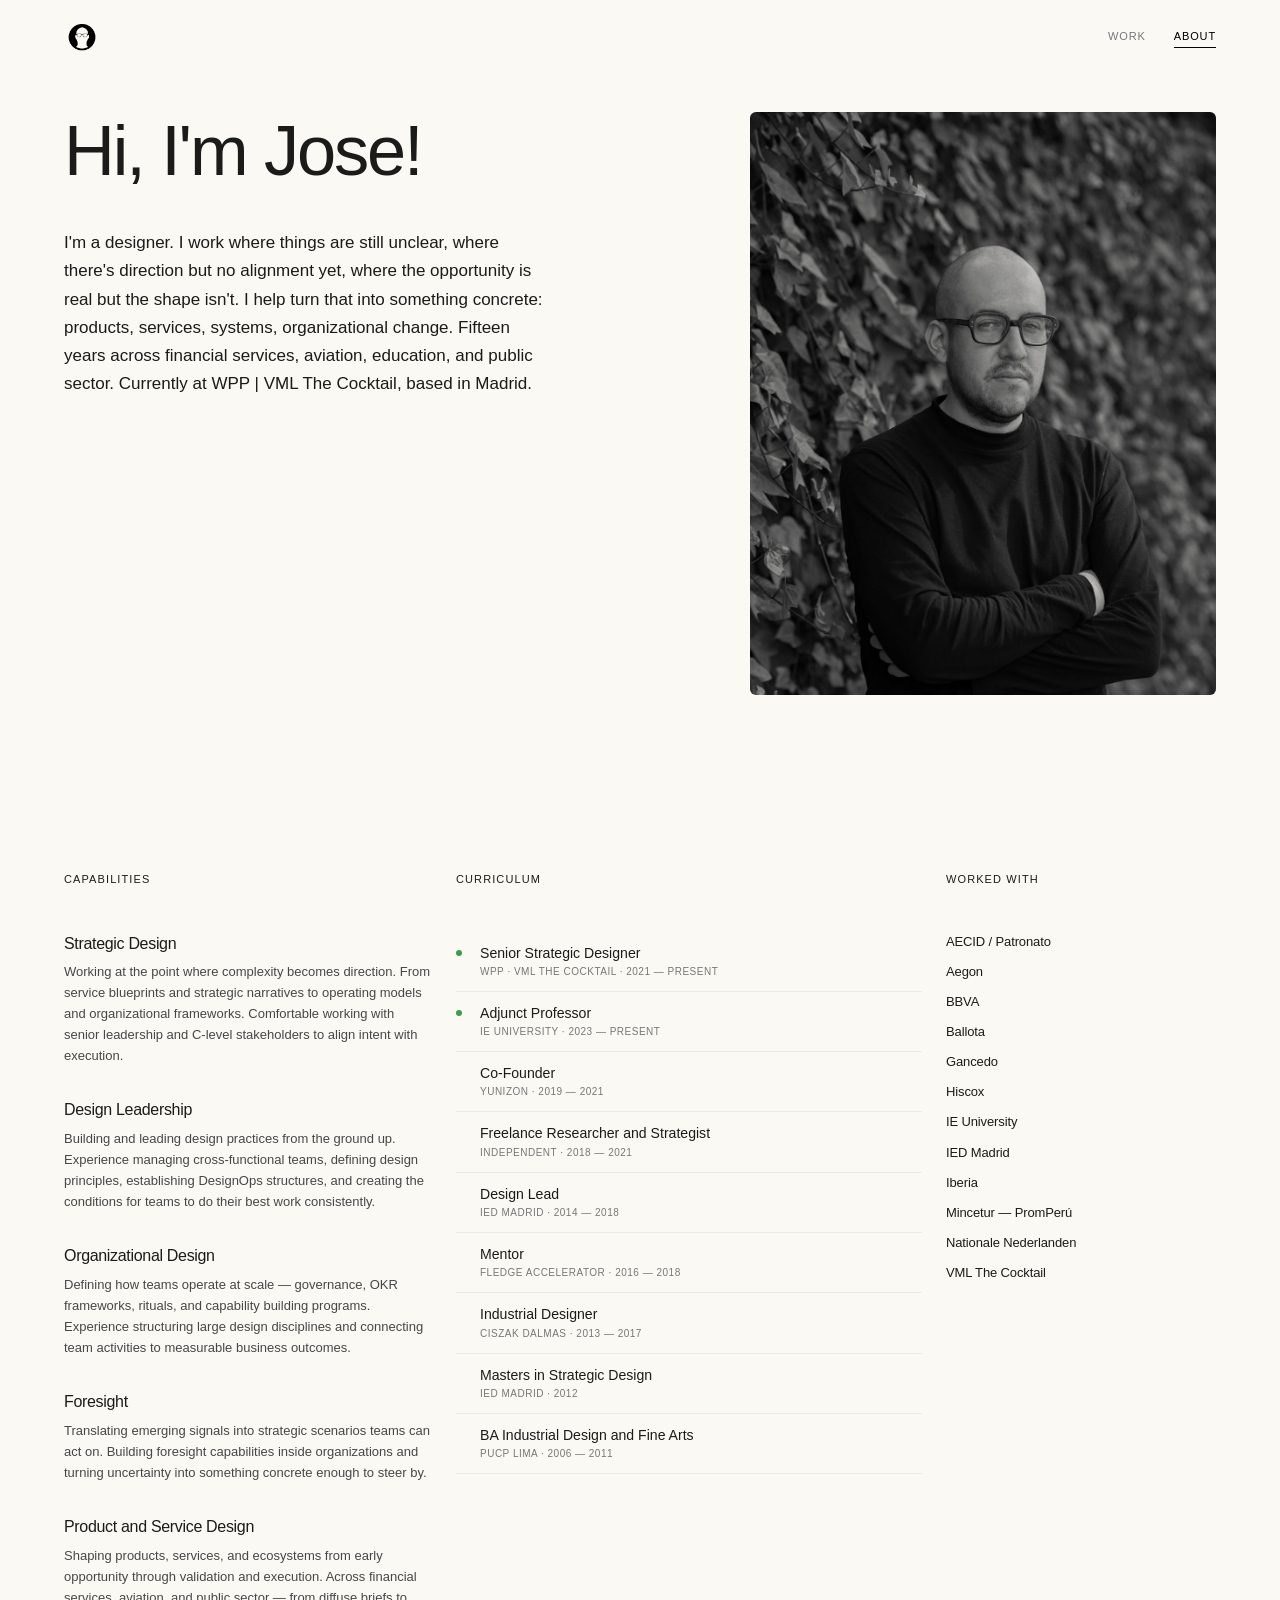
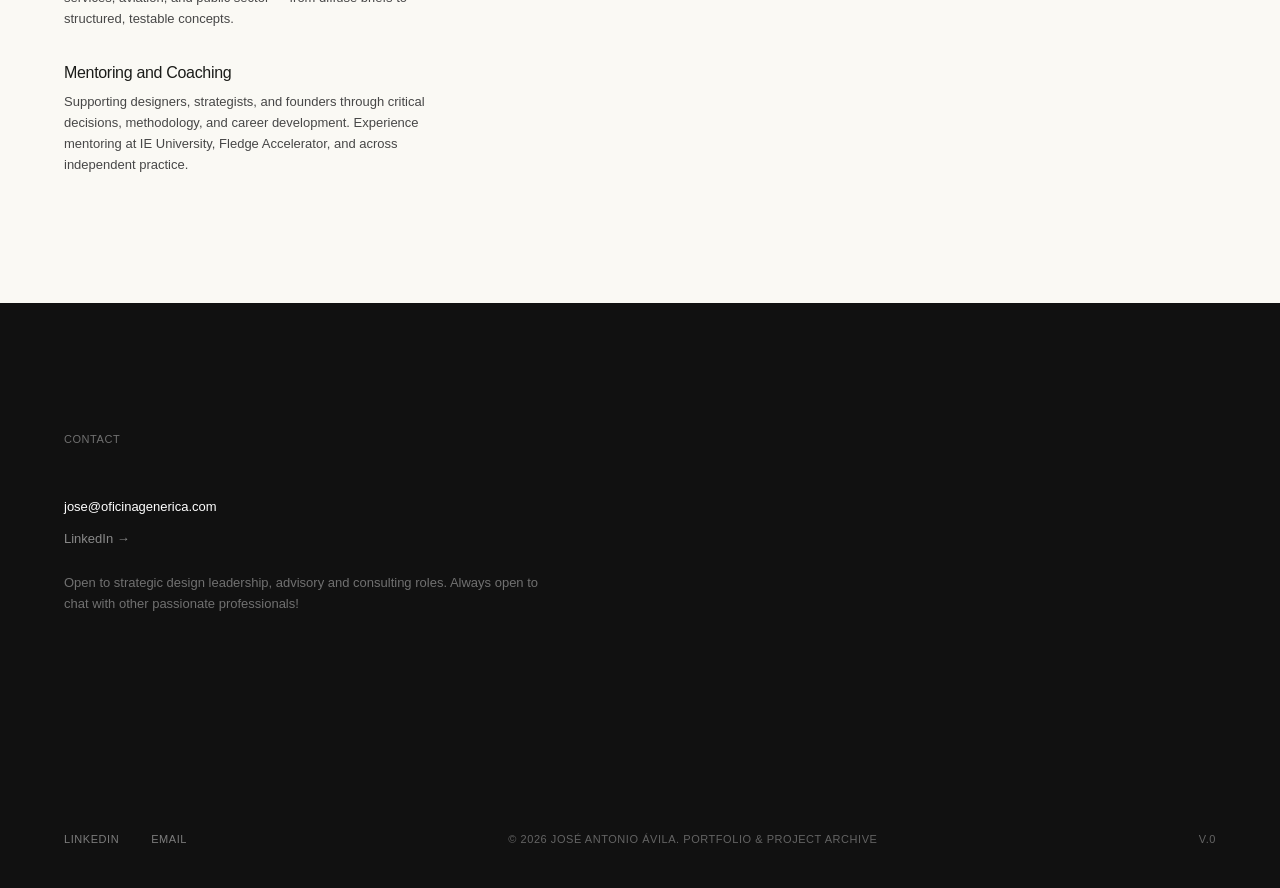
==== about.html @ dc0271fe "Add files via upload" ====
<!DOCTYPE html>
<html lang="en">
<head>
  <meta charset="UTF-8">
  <meta name="viewport" content="width=device-width, initial-scale=1.0">
  <title>About — José Antonio Ávila</title>
  <link rel="stylesheet" href="style.css">
  <link href="https://calendar.google.com/calendar/scheduling-button-script.css" rel="stylesheet">
</head>
<body>

  <!-- NAV -->
  <nav id="nav">
    <div class="nav-inner">
      <a href="index.html" class="nav-logo-pill">
        <img src="logo.png" alt="José Antonio Ávila" class="nav-logo-img">
      </a>
      <div class="nav-links">
        <a href="work.html" class="nav-pill" data-page="work">Work</a>
        
        <a href="about.html" class="nav-pill active" data-page="about">About</a>
      </div>
    </div>
  </nav>

  <!-- HERO -->
  <section class="about-hero">
    <div class="about-hero-inner">

      <div class="about-hero-left">
        <h1>Hi, I'm Jose!</h1>
        <p class="about-bio-text">I'm a designer. I work where things are still unclear, where there's direction but no alignment yet, where the opportunity is real but the shape isn't. I help turn that into something concrete: products, services, systems, organizational change. Fifteen years across financial services, aviation, education, and public sector. Currently at WPP | VML The Cocktail, based in Madrid.</p>
      </div>

      <div class="about-hero-right">
        <div class="about-portrait">
          <img src="Jose Antonio Avila Photo.jpeg" alt="José Antonio Ávila" class="about-portrait-img">
        </div>
      </div>

    </div>
  </section>

  <!-- CAPABILITIES + CHRONOLOGY -->
  <section class="about-caps-section">
    <div class="about-caps-inner">

      <!-- Left: Capabilities -->
      <div class="about-caps-left">
        <p class="about-section-label">Capabilities</p>

        <div class="cap-entry">
          <h4>Strategic Design</h4>
          <p>Working at the point where complexity becomes direction. From service blueprints and strategic narratives to operating models and organizational frameworks. Comfortable working with senior leadership and C-level stakeholders to align intent with execution.</p>
        </div>

        <div class="cap-entry">
          <h4>Design Leadership</h4>
          <p>Building and leading design practices from the ground up. Experience managing cross-functional teams, defining design principles, establishing DesignOps structures, and creating the conditions for teams to do their best work consistently.</p>
        </div>

        <div class="cap-entry">
          <h4>Organizational Design</h4>
          <p>Defining how teams operate at scale — governance, OKR frameworks, rituals, and capability building programs. Experience structuring large design disciplines and connecting team activities to measurable business outcomes.</p>
        </div>

        <div class="cap-entry">
          <h4>Foresight</h4>
          <p>Translating emerging signals into strategic scenarios teams can act on. Building foresight capabilities inside organizations and turning uncertainty into something concrete enough to steer by.</p>
        </div>

        <div class="cap-entry">
          <h4>Product and Service Design</h4>
          <p>Shaping products, services, and ecosystems from early opportunity through validation and execution. Across financial services, aviation, and public sector — from diffuse briefs to structured, testable concepts.</p>
        </div>

        <div class="cap-entry">
          <h4>Mentoring and Coaching</h4>
          <p>Supporting designers, strategists, and founders through critical decisions, methodology, and career development. Experience mentoring at IE University, Fledge Accelerator, and across independent practice.</p>
        </div>
      </div>

      <!-- Right: Curriculum -->
      <div class="about-caps-right">
        <p class="about-section-label">Curriculum</p>

        <div class="work-l2-item is-active">
          <span class="work-l2-dot"></span>
          <span class="work-l2-main">
            <span class="work-l2-title">Senior Strategic Designer</span>
            <span class="work-l2-sub">WPP · VML The Cocktail · 2021 — Present</span>
          </span>
        </div>

        <div class="work-l2-item is-active">
          <span class="work-l2-dot"></span>
          <span class="work-l2-main">
            <span class="work-l2-title">Adjunct Professor</span>
            <span class="work-l2-sub">IE University · 2023 — Present</span>
          </span>
        </div>

        <div class="work-l2-item">
          <span class="work-l2-dot"></span>
          <span class="work-l2-main">
            <span class="work-l2-title">Co-Founder</span>
            <span class="work-l2-sub">Yunizon · 2019 — 2021</span>
          </span>
        </div>

        <div class="work-l2-item">
          <span class="work-l2-dot"></span>
          <span class="work-l2-main">
            <span class="work-l2-title">Freelance Researcher and Strategist</span>
            <span class="work-l2-sub">Independent · 2018 — 2021</span>
          </span>
        </div>

        <div class="work-l2-item">
          <span class="work-l2-dot"></span>
          <span class="work-l2-main">
            <span class="work-l2-title">Design Lead</span>
            <span class="work-l2-sub">IED Madrid · 2014 — 2018</span>
          </span>
        </div>

        <div class="work-l2-item">
          <span class="work-l2-dot"></span>
          <span class="work-l2-main">
            <span class="work-l2-title">Mentor</span>
            <span class="work-l2-sub">Fledge Accelerator · 2016 — 2018</span>
          </span>
        </div>

        <div class="work-l2-item">
          <span class="work-l2-dot"></span>
          <span class="work-l2-main">
            <span class="work-l2-title">Industrial Designer</span>
            <span class="work-l2-sub">Ciszak Dalmas · 2013 — 2017</span>
          </span>
        </div>

        <div class="work-l2-item">
          <span class="work-l2-dot"></span>
          <span class="work-l2-main">
            <span class="work-l2-title">Masters in Strategic Design</span>
            <span class="work-l2-sub">IED Madrid · 2012</span>
          </span>
        </div>

        <div class="work-l2-item">
          <span class="work-l2-dot"></span>
          <span class="work-l2-main">
            <span class="work-l2-title">BA Industrial Design and Fine Arts</span>
            <span class="work-l2-sub">PUCP Lima · 2006 — 2011</span>
          </span>
        </div>
      </div>

      <!-- Companies: Worked With -->
      <div class="about-caps-companies" id="about-worked-with"></div>

    </div>
  </section>

  <!-- CONTACT -->
  <section class="contact-section">
    <div class="contact-inner">
      <p class="contact-label">Contact</p>
      <div class="contact-details">
        <a href="mailto:jose@oficinagenerica.com" class="contact-email">jose@oficinagenerica.com</a>
        <a href="https://linkedin.com/in/joseantonioavila" target="_blank" rel="noopener" class="contact-detail-line">LinkedIn →</a>
      </div>
      <p class="contact-note">Open to strategic design leadership, advisory and consulting roles. Always open to chat with other passionate professionals!</p>
      <script src="https://calendar.google.com/calendar/scheduling-button-script.js" async></script>
      <script>
      (function() {
        var target = document.currentScript;
        window.addEventListener('load', function() {
          calendar.schedulingButton.load({
            url: 'https://calendar.google.com/calendar/appointments/schedules/AcZssZ0ia1tqQzJp_ADRHSP2TtCs-hYGkJXSYj1z-zkJWeupYROejasQ7MOS0R96mjjyoTdfIuTrzECB?gv=true',
            color: '#616161',
            label: 'Book an appointment',
            target,
          });
        });
      })();
      </script>
    </div>
  </section>

  <!-- FOOTER -->
  <footer class="site-footer">
    <div class="footer-inner">
      <div class="footer-links">
        <a href="https://linkedin.com/in/joseantonioavila" target="_blank" rel="noopener">LinkedIn</a>
        <a href="mailto:jose@oficinagenerica.com">Email</a>
      </div>
      <span class="footer-center">© 2026 José Antonio Ávila. Portfolio &amp; Project Archive</span>
      <span class="footer-right">v.0</span>
    </div>
  </footer>

  <script>
    (async function () {
      const paths = ['portfolio_project_content.json', '/portfolio_project_content.json', '../portfolio_project_content.json'];
      let data = null;
      for (const path of paths) {
        try { const r = await fetch(path); if (r.ok) { data = await r.json(); break; } } catch (_) {}
      }
      if (!data) return;

      function slugToClient(slug) {
        if (!slug) return '';
        if (slug.startsWith('bbva')) return 'BBVA';
        if (slug.startsWith('vml')) return 'VML The Cocktail';
        if (slug.startsWith('nationale')) return 'Nationale Nederlanden';
        if (slug.startsWith('patronato') || slug.startsWith('aecid')) return 'AECID / Patronato';
        if (slug.startsWith('iberia')) return 'Iberia';
        if (slug.startsWith('ie-')) return 'IE University';
        return slug.split('-').slice(0, 2).map(w => w[0].toUpperCase() + w.slice(1)).join(' ');
      }

      const skip = new Set(['Various', 'Various SMEs', 'Private']);
      const l2Clients = (data.level_2_projects || []).map(p => p.client).filter(c => !skip.has(c));
      const featuredClients = (data.featured_cases || []).map(c => slugToClient(c.source_project_slugs[0]));
      const clients = [...new Set([...l2Clients, ...featuredClients])].sort();

      const el = document.getElementById('about-worked-with');
      if (!el) return;
      el.innerHTML = `
        <p class="about-section-label">Worked With</p>
        <div class="about-worked-with-list">
          ${clients.map(c => `<span class="about-worked-with-item">${c}</span>`).join('')}
        </div>
      `;
    }());
  </script>
</body>
</html>
---- style.css ----
/* ─── Design Tokens ─────────────────────────────────────────────────── */
:root {
  --surface:           #faf9f4;
  --surface-low:       #f5f4ef;
  --surface-container: #efeee9;
  --surface-high:      #e9e8e3;
  --surface-highest:   #e3e3de;
  --surface-lowest:    #ffffff;
  --text:              #1b1c19;
  --text-primary:      #000000;
  --muted:             #777777;
  --outline:           #777777;
  --outline-variant:   rgba(198,198,198,0.3);
  --on-primary:        #e6e2df;
  --tertiary:          #26412a;
  --tertiary-ct:       #caebca;
  --font:              'Helvetica Neue', Helvetica, Arial, sans-serif;
  --nav-h:             64px;
  --pad:               clamp(24px, 5vw, 80px);
  --max-w:             1280px;
}

/* ─── Dark mode overrides ────────────────────────────────────────────── */
[data-dark="true"] {
  --surface:           #0e0e0c;
  --surface-low:       #131310;
  --surface-container: #1b1b18;
  --surface-high:      #232320;
  --surface-highest:   #2b2b28;
  --surface-lowest:    #080807;
  --text:              #d4d1cc;
  --text-primary:      #e8e5e0;
  --muted:             #88887f;
  --outline:           #3c3c39;
  --outline-variant:   rgba(255,255,255,0.07);
  --on-primary:        #1a1a17;
}

/* ─── Type family ────────────────────────────────────────────────────── */
:root {
  --font-display: 'Helvetica Neue', Helvetica, Arial, sans-serif;
  --font-mono:    'Courier New', Courier, monospace;
}

h1, h2, h3 {
  font-family: var(--font-display);
}

/* ─── Reset ─────────────────────────────────────────────────────────── */
*, *::before, *::after {
  box-sizing: border-box;
  margin: 0;
  padding: 0;
}

html { scroll-behavior: smooth; }

body {
  background: var(--surface);
  color: var(--text);
  font-family: var(--font);
  font-size: 15px;
  line-height: 1.55;
  -webkit-font-smoothing: antialiased;
  -moz-osx-font-smoothing: grayscale;
  overflow-x: hidden;
}

a { color: inherit; text-decoration: none; }

/* ─── Navigation (floating) ──────────────────────────────────────────── */
#nav {
  position: fixed;
  top: 20px;
  left: 0;
  right: 0;
  z-index: 100;
}

.nav-inner {
  max-width: 90vw;
  margin: 0 auto;
  display: flex;
  align-items: center;
  justify-content: space-between;
}

/* Logo — bare image, matches pill height */
.nav-logo-pill {
  flex-shrink: 0;
  text-decoration: none;
}

.nav-logo-img {
  display: block;
  height: 36px;
  width: 36px;
  object-fit: cover;
  mix-blend-mode: multiply;
}

/* Nav links */
.nav-links {
  display: flex;
  gap: 28px;
}

.nav-pill {
  font-size: 11px;
  font-weight: 500;
  letter-spacing: 0.08em;
  text-transform: uppercase;
  color: var(--muted);
  text-decoration: none;
  padding-bottom: 2px;
  border-bottom: 1px solid transparent;
  transition: color 0.2s ease, border-color 0.2s ease;
  white-space: nowrap;
}

.nav-pill:hover {
  color: var(--text-primary);
  border-bottom-color: var(--text-primary);
}

.nav-pill.active {
  color: var(--text-primary);
  font-weight: 500;
  border-bottom-color: var(--text-primary);
}

/* ─── Hero ───────────────────────────────────────────────────────────── */
.hero {
  height: calc(100svh - 48px);
  min-height: 520px;
  display: flex;
  align-items: flex-end;
  padding-bottom: 72px;
  box-sizing: border-box;
  overflow: visible;
}

.hero-inner {
  max-width: 90vw;
  margin: 0 auto;
  display: grid;
  grid-template-columns: repeat(12, 1fr);
  gap: 24px;
  align-items: end;
  width: 100%;
}

.hero-left {
  grid-column: span 9;
}

.hero-right {
  grid-column: span 3;
  display: flex;
  flex-direction: column;
  justify-content: flex-end;
  gap: 12px;
}

.hero-left h1 {
  font-size: clamp(2.2rem, 3.8vw, 4.2rem);
  font-weight: 500;
  letter-spacing: -0.02em;
  line-height: 1.1;
  color: var(--text-primary);
}

.hero-left h1 .hero-sentence-2 {
  display: block;
  margin-top: 0.55em;
}

.hero-label {
  font-size: 11px;
  font-weight: 500;
  letter-spacing: 0.1em;
  text-transform: uppercase;
  color: var(--muted);
}

.hero-desc {
  font-size: 15px;
  line-height: 1.6;
  color: var(--text);
}

/* ─── Section structure ──────────────────────────────────────────────── */
.section-pad {
  padding-left: var(--pad);
  padding-right: var(--pad);
}

/* ─── Selected Work section ──────────────────────────────────────────── */
.work-section {
  padding: 0 0 28px;
}

.work-inner {
  max-width: 90vw;
  margin: 0 auto;
}

.section-bar {
  display: flex;
  justify-content: space-between;
  align-items: flex-end;
  padding-bottom: 8px;
  margin-bottom: 28px;
}

.section-bar-label {
  font-size: 11px;
  font-weight: 500;
  letter-spacing: 0.05em;
  text-transform: uppercase;
  color: var(--text-primary);
}

/* ─── Carousel ────────────────────────────────────────────────────────── */
.carousel-wrap {
  position: relative;
}

.carousel-track {
  display: flex;
  gap: 16px;
  overflow-x: auto;
  scroll-snap-type: x mandatory;
  scroll-behavior: smooth;
  scrollbar-width: none;
  -webkit-overflow-scrolling: touch;
  padding-top: 16px;
  margin-top: -16px;
}

.carousel-track::-webkit-scrollbar { display: none; }

.proj-card {
  scroll-snap-align: start;
  flex-shrink: 0;
  width: clamp(260px, 28vw, 340px);
  display: flex;
  flex-direction: column;
  color: inherit;
  text-decoration: none;
  cursor: pointer;
}

.card-image {
  width: 100%;
  aspect-ratio: 2/3;
  position: relative;
  overflow: hidden;
  flex-shrink: 0;
  border-radius: 6px;
}

.card-spec-tag {
  position: absolute;
  top: 12px;
  left: 12px;
  background: #000;
  color: #e6e2df;
  font-size: 10px;
  letter-spacing: 0.1em;
  padding: 3px 8px;
  text-transform: uppercase;
  font-family: var(--font-mono);
}

.card-body {
  padding: 14px 0 0;
  display: flex;
  flex-direction: column;
  gap: 4px;
}

.card-ref {
  font-size: 10px;
  font-family: var(--font-mono);
  color: var(--muted);
  letter-spacing: 0.05em;
}

.card-title {
  font-family: var(--font-display);
  font-size: clamp(15px, 1.4vw, 19px);
  font-weight: 400;
  letter-spacing: -0.02em;
  line-height: 1.15;
  color: var(--text-primary);
  margin-top: 4px;
}

.card-type-label {
  font-size: 10px;
  font-weight: 500;
  letter-spacing: 0.08em;
  text-transform: uppercase;
  color: var(--muted);
  margin-top: 6px;
}

.card-client-label {
  font-size: 10px;
  font-weight: 500;
  letter-spacing: 0.06em;
  text-transform: uppercase;
  color: var(--muted);
}

.card-challenge-text {
  font-size: 12px;
  line-height: 1.55;
  color: var(--muted);
  margin-top: 8px;
  display: -webkit-box;
  -webkit-line-clamp: 2;
  -webkit-box-orient: vertical;
  overflow: hidden;
}

/* ─── Carousel footer (nav + see-all) ────────────────────────────────── */
.carousel-footer {
  display: flex;
  flex-direction: column;
  align-items: center;
  gap: 16px;
  margin-top: 32px;
}

.carousel-nav {
  display: flex;
  gap: 24px;
}

.carousel-btn {
  background: none;
  border: none;
  cursor: pointer;
  font-size: 22px;
  color: var(--text);
  padding: 6px 12px;
  opacity: 0.45;
  transition: opacity 0.2s ease;
  line-height: 1;
}

.carousel-btn:hover { opacity: 1; }

.see-all-btn {
  font-size: 12px;
  letter-spacing: 0.07em;
  text-transform: uppercase;
  color: var(--muted);
  transition: color 0.2s ease;
}

.see-all-btn:hover { color: var(--text); }

/* ─── Archive Section ─────────────────────────────────────────────────── */
.archive-section {
  background: var(--surface-low);
  padding: 96px 0;
}

.archive-inner {
  max-width: 80vw;
  margin: 0 auto;
}

.archive-header {
  font-size: 11px;
  font-weight: 500;
  letter-spacing: 0.1em;
  text-transform: uppercase;
  color: var(--muted);
  margin-bottom: 32px;
}

.archive-filters {
  display: flex;
  gap: 4px;
  flex-wrap: wrap;
  margin-bottom: 48px;
}

.arch-filter-btn {
  background: transparent;
  border: none;
  color: var(--muted);
  font-family: var(--font);
  font-size: 11px;
  font-weight: 500;
  letter-spacing: 0.05em;
  text-transform: uppercase;
  padding: 5px 14px;
  border-radius: 0;
  cursor: pointer;
  transition: all 0.15s;
}

.arch-filter-btn:hover {
  color: var(--text-primary);
}

.arch-filter-btn.active {
  color: var(--text-primary);
  font-weight: 500;
}

.archive-list { }

.arch-row {
  display: flex;
  align-items: baseline;
  gap: 0;
  padding: 20px 8px;
  cursor: pointer;
  transition: background 0.15s;
  color: inherit;
  text-decoration: none;
}

.arch-row:last-child {}
.arch-row:hover { background: var(--surface-container); }
.arch-row.hidden { display: none; }

.arch-num {
  font-size: 11px;
  font-family: var(--font-mono);
  color: var(--muted);
  min-width: 80px;
}

.arch-title {
  font-size: 15px;
  font-weight: 400;
  letter-spacing: 0;
  flex: 1;
  line-height: 1.1;
}

.arch-meta {
  font-size: 11px;
  letter-spacing: 0.05em;
  text-transform: uppercase;
  color: var(--muted);
  text-align: right;
  flex-shrink: 0;
  padding-left: 24px;
}

/* ─── Capabilities section (legacy, unused) ──────────────────────────── */
.capabilities-section { display: none; }

/* ─── Approach and Practice section ─────────────────────────────────── */
.approach-section {
  background: var(--surface);
  padding: 28px 0 96px;
}

.approach-inner {
  max-width: 90vw;
  margin: 0 auto;
}

.approach-section-label {
  font-size: 11px;
  font-weight: 500;
  letter-spacing: 0.05em;
  text-transform: uppercase;
  color: var(--text);
  margin-bottom: 28px;
}

.approach-grid {
  display: grid;
  grid-template-columns: repeat(3, 1fr);
  gap: 24px;
  align-items: start;
}

/* Column label — same size as carousel card titles */
.approach-col-label {
  font-family: var(--font-display);
  font-size: clamp(15px, 1.4vw, 19px);
  font-weight: 400;
  letter-spacing: -0.02em;
  color: var(--text-primary);
  margin-bottom: 16px;
}

/* Quote cards */
.approach-quote {
  background: #111;
  border-radius: 6px;
  padding: 18px 20px 16px;
  margin-bottom: 20px;
  min-height: 130px;
  display: flex;
  flex-direction: column;
  justify-content: space-between;
  transition: background 0.2s ease;
}

.approach-quote--1:hover { background: #1a1a1a; }
.approach-quote--2:hover { background: #1a1a1a; }
.approach-quote--3:hover { background: #1a1a1a; }

.approach-quote-text {
  font-style: italic;
  font-size: clamp(13px, 1vw, 15px);
  line-height: 1.5;
  color: rgba(255, 255, 255, 0.85);
  margin-bottom: 12px;
  font-weight: 400;
  letter-spacing: -0.01em;
}

.approach-quote-attr {
  font-size: 11px;
  font-weight: 500;
  text-transform: uppercase;
  letter-spacing: 0.08em;
  color: #888;
}

/* Intro line */
.approach-col-intro {
  font-size: 13px;
  color: var(--muted);
  line-height: 1.6;
  margin-bottom: 16px;
}

/* Items as plain text — spacing only, no lines */
.approach-items {
  display: flex;
  flex-direction: row;
  flex-wrap: wrap;
  gap: 6px;
}

.approach-items span {
  display: inline-block;
  background: var(--surface-container);
  color: var(--text);
  font-size: 11px;
  font-weight: 400;
  letter-spacing: 0;
  text-transform: none;
  padding: 5px 10px;
  border-radius: 2px;
  line-height: 1.4;
}

.approach-items--models {
  margin-top: 8px;
}

@media (max-width: 900px) {
  .approach-grid { grid-template-columns: 1fr 1fr; }
}

@media (max-width: 600px) {
  .approach-grid { grid-template-columns: 1fr; }
}

/* ─── Capabilities section (kept for structure) ──────────────────────── */
.capabilities-inner {
  max-width: 90vw;
  margin: 0 auto;
  display: grid;
  grid-template-columns: repeat(3, 1fr);
  gap: 48px;
}

.capability-item {
  padding-top: 16px;
}

.cap-label {
  font-size: 11px;
  font-weight: 500;
  letter-spacing: 0.1em;
  text-transform: uppercase;
  color: var(--muted);
  margin-bottom: 12px;
}

.capability-item h3 {
  font-size: 24px;
  font-weight: 400;
  letter-spacing: -0.02em;
  margin-bottom: 12px;
}

.capability-item p {
  font-size: 14px;
  line-height: 1.7;
  color: #474747;
}

/* ─── Footer ─────────────────────────────────────────────────────────── */
.site-footer {
  background: #111;
  padding: 40px 0;
}

.footer-inner {
  max-width: 90vw;
  width: 100%;
  margin: 0 auto;
  display: flex;
  justify-content: space-between;
  align-items: center;
}

.footer-right {
  font-size: 11px;
  font-weight: 500;
  letter-spacing: 0.05em;
  text-transform: uppercase;
  color: rgba(255,255,255,0.35);
}

.footer-center {
  font-size: 11px;
  font-weight: 500;
  letter-spacing: 0.05em;
  text-transform: uppercase;
  color: rgba(255,255,255,0.35);
}

.footer-links {
  display: flex;
  gap: 32px;
}

.footer-links a {
  font-size: 11px;
  font-weight: 500;
  letter-spacing: 0.05em;
  text-transform: uppercase;
  color: rgba(255,255,255,0.45);
  transition: color 0.2s;
}

.footer-links a:hover {
  color: rgba(255,255,255,0.9);
}

/* ─── PROJECT PAGE ───────────────────────────────────────────────────── */
.project-hero {
  width: 100%;
  min-height: 55vh;
  padding-top: calc(var(--nav-h) + 48px);
  padding-left: var(--pad);
  padding-right: var(--pad);
  padding-bottom: 56px;
  display: flex;
  flex-direction: column;
  justify-content: flex-end;
}

.project-hero-inner {
  max-width: var(--max-w);
  margin: 0 auto;
  width: 100%;
}

.spec-tag {
  display: inline-block;
  background: #000;
  color: #e6e2df;
  font-size: 10px;
  letter-spacing: 0.1em;
  text-transform: uppercase;
  padding: 4px 10px;
  border-radius: 0;
  font-family: var(--font-mono);
}

.project-hero-inner h1 {
  font-size: clamp(3rem, 7vw, 6rem);
  font-weight: 500;
  letter-spacing: -0.03em;
  line-height: 1.0;
  text-transform: uppercase;
  color: white;
  margin-top: 24px;
}

.project-hero-inner .hero-sub-desc {
  font-size: 16px;
  color: rgba(255,255,255,0.6);
  max-width: 480px;
  margin-top: 16px;
  line-height: 1.6;
}

/* Project body layout */
.project-body {
  max-width: var(--max-w);
  margin: 0 auto;
  padding: 72px var(--pad) 128px;
  display: grid;
  grid-template-columns: repeat(12, 1fr);
  gap: 24px;
}

.project-sidebar {
  grid-column: span 3;
}

.project-sidebar-inner {
  position: sticky;
  top: calc(var(--nav-h) + 24px);
  padding-top: 16px;
}

.sidebar-meta-label {
  font-size: 11px;
  font-weight: 500;
  letter-spacing: 0.05em;
  text-transform: uppercase;
  color: var(--muted);
  margin-bottom: 24px;
}

.sidebar-meta-items {
  display: flex;
  flex-direction: column;
  gap: 24px;
}

.meta-item-label {
  font-size: 11px;
  font-weight: 700;
  letter-spacing: 0.05em;
  text-transform: uppercase;
  color: var(--text-primary);
  margin-bottom: 4px;
}

.meta-item-value {
  font-size: 14px;
  color: var(--text);
  line-height: 1.5;
}

.project-back {
  display: block;
  font-size: 11px;
  font-weight: 500;
  letter-spacing: 0.05em;
  text-transform: uppercase;
  color: var(--muted);
  margin-top: 40px;
  transition: color 0.2s;
}

.project-back:hover { color: var(--text-primary); }

.project-content {
  grid-column: 5 / span 8;
}

/* Section headings inside project */
.project-section-heading {
  font-size: clamp(1.5rem, 3vw, 2.5rem);
  font-weight: 500;
  letter-spacing: -0.03em;
  text-transform: uppercase;
  padding-bottom: 16px;
  margin-bottom: 24px;
  line-height: 1.1;
}

.project-lead {
  font-size: 22px;
  font-weight: 300;
  line-height: 1.6;
  letter-spacing: -0.02em;
  margin-bottom: 64px;
}

.project-section-block {
  margin-bottom: 64px;
}

.project-section-text {
  font-size: 15px;
  line-height: 1.7;
  color: var(--text);
}

/* Process phases */
.phase-row {
  display: flex;
  align-items: flex-start;
  gap: 32px;
  padding: 24px 0;
}

.phase-row:first-child {}

.phase-num {
  font-size: 11px;
  font-weight: 700;
  letter-spacing: 0.1em;
  text-transform: uppercase;
  color: var(--muted);
  min-width: 48px;
  padding-top: 3px;
}

.phase-content h3 {
  font-size: 20px;
  font-weight: 500;
  letter-spacing: -0.02em;
  text-transform: uppercase;
  margin-bottom: 6px;
}

.phase-content p {
  font-size: 14px;
  color: var(--muted);
  line-height: 1.6;
}

/* Outputs */
.outputs-grid {
  display: flex;
  flex-wrap: wrap;
  gap: 6px;
}

.output-tag {
  background: var(--surface-high);
  padding: 5px 12px;
  font-size: 11px;
  font-weight: 500;
  letter-spacing: 0.05em;
  text-transform: uppercase;
  border-radius: 0;
  color: var(--text);
}

/* ─── ABOUT PAGE ─────────────────────────────────────────────────────── */
.about-hero {
  padding-top: calc(var(--nav-h) + 48px);
  padding-bottom: 80px;
}

.about-hero-inner {
  max-width: 90vw;
  margin: 0 auto;
  display: grid;
  grid-template-columns: repeat(12, 1fr);
  gap: 24px;
  align-items: start;
}

.about-hero-left {
  grid-column: span 7;
}

.about-hero-right {
  grid-column: span 5;
  position: relative;
}

.about-bio-label {
  font-size: 11px;
  font-weight: 500;
  letter-spacing: 0.1em;
  text-transform: uppercase;
  color: var(--muted);
  margin-bottom: 24px;
}

.about-hero-left h1 {
  font-size: clamp(3rem, 5.5vw, 5rem);
  font-weight: 500;
  letter-spacing: -0.03em;
  line-height: 1.1;
  margin-bottom: 40px;
}

.about-bio-text {
  font-size: 17px;
  line-height: 1.65;
  max-width: 480px;
  margin-bottom: 20px;
  color: var(--text);
}

.about-portrait {
  aspect-ratio: 4/5;
  background: var(--surface-high);
  width: 100%;
  position: relative;
  overflow: hidden;
  border-radius: 6px;
}

.about-portrait-img {
  width: 100%;
  height: 100%;
  object-fit: cover;
  object-position: center top;
  display: block;
}

.portrait-ref {
  position: absolute;
  bottom: 0;
  left: 0;
  font-size: 10px;
  font-family: var(--font-mono);
  background: white;
  border: 1px solid rgba(0,0,0,0.15);
  padding: 4px 8px;
  letter-spacing: 0.05em;
  color: var(--muted);
}

/* About capabilities + chronology */
.about-caps-section {
  padding: 96px 0;
}

.about-caps-inner {
  max-width: 90vw;
  margin: 0 auto;
  display: grid;
  grid-template-columns: repeat(12, 1fr);
  gap: 24px;
}

.about-caps-left {
  grid-column: span 4;
}

.about-caps-right {
  grid-column: span 5;
}

.about-caps-companies {
  grid-column: span 3;
}

.about-section-label {
  font-size: 11px;
  font-weight: 500;
  letter-spacing: 0.1em;
  text-transform: uppercase;
  padding-bottom: 12px;
  margin-bottom: 32px;
}

.cap-entry {
  margin-bottom: 32px;
}

.cap-entry-num {
  font-size: 11px;
  font-weight: 700;
  letter-spacing: 0.05em;
  text-transform: uppercase;
  color: var(--muted);
  margin-bottom: 4px;
}

.cap-entry h4 {
  font-size: 16px;
  font-weight: 500;
  letter-spacing: -0.02em;
  margin-bottom: 6px;
}

.cap-entry p {
  font-size: 13px;
  color: #474747;
  line-height: 1.6;
}

/* Worked with */
.about-worked-with-list {
  display: flex;
  flex-direction: column;
  gap: 10px;
}

.about-worked-with-item {
  font-size: 13px;
  color: var(--text);
  letter-spacing: -0.01em;
}

/* Chronology rows */
.chrono-row {
  display: grid;
  grid-template-columns: 1fr auto;
  gap: 24px;
  align-items: baseline;
  padding: 16px 8px;
  cursor: default;
  transition: background 0.15s;
}

.chrono-row:last-child {}
.chrono-row:hover { background: var(--surface-low); }

.chrono-left h4 {
  font-size: 16px;
  font-weight: 500;
  letter-spacing: -0.02em;
  text-transform: uppercase;
  line-height: 1.2;
}

.chrono-org {
  font-size: 11px;
  font-weight: 500;
  letter-spacing: 0.05em;
  text-transform: uppercase;
  color: var(--muted);
  margin-top: 2px;
}

.chrono-years {
  font-size: 11px;
  font-family: var(--font-mono);
  color: var(--muted);
  letter-spacing: 0.05em;
  white-space: nowrap;
}

/* Contact section */
.contact-section {
  background: #111;
  padding: 128px 0;
}

.contact-inner {
  max-width: 90vw;
  margin: 0 auto;
}

.contact-label {
  font-size: 11px;
  font-weight: 500;
  letter-spacing: 0.05em;
  text-transform: uppercase;
  color: rgba(255,255,255,0.4);
  margin-bottom: 48px;
}

.contact-inner h2 {
  font-size: clamp(2rem, 5vw, 4rem);
  font-weight: 500;
  letter-spacing: -0.04em;
  text-transform: uppercase;
  color: white;
  margin-bottom: 48px;
  line-height: 0.95;
}

.contact-details {
  display: flex;
  flex-direction: column;
  gap: 12px;
  margin-bottom: 24px;
}

.contact-email {
  font-size: 13px;
  font-weight: 400;
  color: white;
  letter-spacing: 0;
  line-height: 1.6;
  transition: opacity 0.2s;
}

.contact-email:hover { opacity: 0.7; }

.contact-detail-line {
  font-size: 13px;
  color: rgba(255,255,255,0.5);
}

.contact-note {
  font-size: 13px;
  color: rgba(255,255,255,0.4);
  line-height: 1.6;
  max-width: 480px;
  margin-bottom: 48px;
}

/* Google Calendar booking button — override font weight */
.gc-bubblewidget-button,
.gc-bubblewidget-button *,
[data-component="gc-scheduling-button"] *,
.contact-inner button,
.contact-inner a[href*="calendar.google.com"],
.contact-section button,
.contact-section [role="button"] {
  font-weight: 300 !important;
}

.contact-cta {
  display: inline-block;
  background: white;
  color: black;
  font-family: var(--font);
  font-size: 11px;
  font-weight: 700;
  letter-spacing: 0.15em;
  text-transform: uppercase;
  padding: 16px 48px;
  border-radius: 0;
  border: none;
  cursor: pointer;
  transition: opacity 0.2s;
}

.contact-cta:hover { opacity: 0.85; }

/* ─── IDEAS PAGE ─────────────────────────────────────────────────────── */
.ideas-page {
  padding-top: calc(var(--nav-h) + 64px);
}

.ideas-inner {
  max-width: 90vw;
  margin: 0 auto;
}

.ideas-header {
  padding-bottom: 48px;
  margin-bottom: 80px;
}

.ideas-title {
  font-size: clamp(3rem, 6vw, 5.5rem);
  font-weight: 300;
  letter-spacing: -0.04em;
  line-height: 1.05;
  margin-bottom: 32px;
}

.ideas-header-row {
  display: flex;
  justify-content: space-between;
  align-items: flex-start;
  gap: 40px;
  flex-wrap: wrap;
}

.ideas-desc {
  font-size: 16px;
  line-height: 1.6;
  max-width: 400px;
  color: var(--text);
}

.ideas-filters {
  display: flex;
  gap: 4px;
  flex-wrap: wrap;
  align-items: flex-start;
}

.ideas-filter-btn {
  background: transparent;
  border: 1px solid rgba(0,0,0,0.2);
  color: var(--muted);
  font-family: var(--font);
  font-size: 11px;
  font-weight: 500;
  letter-spacing: 0.05em;
  text-transform: uppercase;
  padding: 5px 14px;
  border-radius: 0;
  cursor: pointer;
  transition: all 0.15s;
}

.ideas-filter-btn:hover {
  color: var(--text-primary);
  border-color: var(--text-primary);
}

.ideas-filter-btn.active {
  background: var(--text-primary);
  color: var(--on-primary);
  border-color: var(--text-primary);
}

/* Featured article */
.featured-article {
  border: 1px solid black;
  overflow: hidden;
  margin-bottom: 80px;
  display: grid;
  grid-template-columns: 7fr 5fr;
}

.featured-article-image {
  aspect-ratio: 4/3;
  background: var(--surface-high);
}

.featured-article-content {
  padding: 40px 36px;
  display: flex;
  flex-direction: column;
  justify-content: center;
  gap: 16px;
}

.featured-article-tags {
  display: flex;
  gap: 8px;
  align-items: center;
}

.article-tag-featured {
  font-size: 10px;
  font-weight: 700;
  letter-spacing: 0.1em;
  text-transform: uppercase;
  color: var(--tertiary);
}

.article-tag-cat {
  font-size: 10px;
  font-weight: 500;
  letter-spacing: 0.1em;
  text-transform: uppercase;
  color: var(--muted);
}

.featured-article-content h2 {
  font-size: clamp(1.25rem, 2.5vw, 2rem);
  font-weight: 400;
  letter-spacing: -0.03em;
  line-height: 1.1;
  text-transform: uppercase;
}

.featured-article-content p {
  font-size: 14px;
  line-height: 1.65;
  color: #474747;
}

.read-link {
  font-size: 11px;
  font-weight: 700;
  letter-spacing: 0.1em;
  text-transform: uppercase;
  color: var(--text-primary);
  transition: opacity 0.2s;
}

.read-link:hover { opacity: 0.6; }

/* Article list rows */
.article-list {
  padding-bottom: 128px;
}

.article-row {
  display: grid;
  grid-template-columns: 100px 1fr 160px;
  align-items: baseline;
  gap: 24px;
  padding: 28px 8px;
  cursor: pointer;
  position: relative;
  transition: background 0.15s;
}

.article-row:last-child {}
.article-row:hover { background: var(--surface-low); }

.article-date {
  font-size: 11px;
  font-family: var(--font-mono);
  color: var(--muted);
  letter-spacing: 0.05em;
  text-transform: uppercase;
}

.article-row h4 {
  font-size: 22px;
  font-weight: 500;
  letter-spacing: -0.02em;
  text-transform: uppercase;
  line-height: 1.1;
  padding-right: 48px;
}

.article-row:hover h4::after {
  content: ' →';
  font-size: 16px;
}

.article-cat {
  font-size: 11px;
  font-weight: 500;
  letter-spacing: 0.05em;
  text-transform: uppercase;
  color: var(--muted);
  text-align: right;
}

/* ─── Intro Splash ───────────────────────────────────────────────────── */
#intro-splash {
  position: fixed;
  inset: 0;
  background: #000;
  z-index: 9999;
  display: flex;
  align-items: center;
  justify-content: center;
  transition: opacity 0.9s cubic-bezier(0.4, 0, 0.2, 1),
              filter  0.9s cubic-bezier(0.4, 0, 0.2, 1);
  will-change: opacity, filter;
}

#intro-splash.fade-out {
  opacity: 0;
  filter: blur(20px);
  pointer-events: none;
}

#intro-splash p {
  font-family: var(--font-display);
  color: rgba(255, 255, 255, 0.90);
  font-size: clamp(2rem, 3.8vw, 5.5rem);
  font-weight: 400;
  letter-spacing: -0.01em;
  text-align: center;
  white-space: nowrap;
  width: 90vw;
  max-width: 90vw;
  padding: 0;
  line-height: 1.15;
  visibility: hidden;
  font-variant: normal;
  text-transform: none;
}

#intro-splash p::first-letter {
  font-size: inherit;
  font-variant: normal;
  text-transform: none;
}

.splash-word {
  display: inline-block;
  opacity: 0;
  animation: splashWordIn 1.4s cubic-bezier(0.25, 0.46, 0.45, 0.94) forwards;
}

@keyframes splashWordIn {
  from { opacity: 0; }
  to   { opacity: 1; }
}

/* ─── Hero word animation ────────────────────────────────────────────── */
@keyframes wordIn {
  from { opacity: 0; transform: translateY(5px); }
  to   { opacity: 1; transform: translateY(0);   }
}

.hero-word {
  display: inline-block;
  opacity: 0;
  animation: wordIn 0.9s cubic-bezier(0.16, 1, 0.3, 1) forwards;
}

/* ─── Clients / Logos section ────────────────────────────────────────── */
.clients-section {
  padding: 48px 0 80px;
}

.clients-label-wrap {
  max-width: 90vw;
  margin: 0 auto;
}

.clients-label {
  font-size: 11px;
  font-weight: 500;
  letter-spacing: 0.1em;
  text-transform: uppercase;
  color: var(--muted);
  margin-bottom: 28px;
}

/* Ticker */
.clients-ticker-wrap {
  position: relative;
  overflow: hidden;
  margin-top: 28px;
}

.clients-ticker-wrap::before,
.clients-ticker-wrap::after {
  content: '';
  position: absolute;
  top: 0;
  bottom: 0;
  width: 120px;
  z-index: 2;
  pointer-events: none;
}

.clients-ticker-wrap::before {
  left: 0;
  background: linear-gradient(to right, var(--surface) 0%, transparent 100%);
}

.clients-ticker-wrap::after {
  right: 0;
  background: linear-gradient(to left, var(--surface) 0%, transparent 100%);
}

.clients-ticker {
  display: flex;
  width: max-content;
  animation: ticker-scroll 40s linear infinite;
}


.clients-ticker-inner {
  display: flex;
  align-items: center;
  gap: 64px;
  padding: 0 32px;
  white-space: nowrap;
}

@keyframes ticker-scroll {
  from { transform: translateX(0); }
  to   { transform: translateX(-50%); }
}

.client-logo {
  font-size: 11px;
  font-weight: 700;
  letter-spacing: 0.22em;
  text-transform: uppercase;
  color: var(--text-primary);
  opacity: 0.28;
  transition: opacity 0.25s ease;
  cursor: default;
  user-select: none;
}

.client-logo:hover { opacity: 0.7; }

/* ─── Dark mode toggle ───────────────────────────────────────────────── */
.dark-toggle {
  background: none;
  border: none;
  color: var(--muted);
  font-size: 18px;
  line-height: 1;
  padding: 4px 6px;
  cursor: pointer;
  transition: color 0.2s, transform 0.3s ease;
  display: flex;
  align-items: center;
  border-radius: 0;
}

.dark-toggle:hover {
  color: var(--text-primary);
  transform: rotate(30deg);
}

/* ─── WORK PAGE ──────────────────────────────────────────────────────── */
.work-page-hero {
  padding-top: calc(var(--nav-h) + 80px);
  padding-bottom: 64px;
}

.work-page-hero-inner {
  max-width: 90vw;
  margin: 0 auto;
}

.work-page-hero-inner h1 {
  font-size: clamp(3.5rem, 6.5vw, 6.5rem);
  font-weight: 500;
  letter-spacing: -0.03em;
  line-height: 1.1;
  color: var(--text-primary);
  margin-top: 24px;
}

.work-page-desc {
  font-size: clamp(14px, 1.6vw, 18px);
  line-height: 1.6;
  color: var(--muted);
  max-width: 100%;
  margin-top: 24px;
}

/* Controls bar */
.work-controls-wrap {
  padding: 14px 0;
  margin-bottom: 48px;
}

.work-controls-inner {
  max-width: 90vw;
  margin: 0 auto;
  display: flex;
  justify-content: space-between;
  align-items: center;
  gap: 24px;
}

.work-filters {
  display: flex;
  gap: 4px;
  flex-wrap: wrap;
}

.view-toggle {
  display: flex;
  border: 1px solid rgba(0,0,0,0.15);
  flex-shrink: 0;
}

.view-btn {
  padding: 5px 16px;
  font-size: 10px;
  font-family: var(--font);
  font-weight: 500;
  letter-spacing: 0.08em;
  text-transform: uppercase;
  background: transparent;
  border: none;
  cursor: pointer;
  color: var(--muted);
  transition: all 0.15s;
}

.view-btn.active {
  background: var(--text-primary);
  color: var(--on-primary);
}

/* Projects container */
.work-projects-wrap { padding-bottom: 128px; }

.work-projects-inner {
  max-width: 90vw;
  margin: 0 auto;
}

/* Grid view */
.work-grid {
  display: grid;
  grid-template-columns: repeat(3, 1fr);
  gap: 4px;
}

.work-grid-card {
  display: flex;
  flex-direction: column;
  color: inherit;
  text-decoration: none;
  cursor: pointer;
}

.work-card-img {
  width: 100%;
  aspect-ratio: 4/3;
  position: relative;
  overflow: hidden;
  border-radius: 6px;
}

.work-card-info {
  padding: 12px 0;
  border-top: 1px solid rgba(0,0,0,0.1);
  transition: border-color 0.5s cubic-bezier(0.23, 1, 0.32, 1);
}

.work-grid-card:hover .work-card-info {
  border-color: transparent;
}

.work-card-info h3 {
  font-family: var(--font-display);
  font-size: clamp(15px, 1.4vw, 19px);
  font-weight: 400;
  letter-spacing: -0.02em;
  line-height: 1.15;
  color: var(--text-primary);
}

.work-card-meta {
  font-size: 10px;
  font-weight: 500;
  font-family: var(--font);
  color: var(--muted);
  letter-spacing: 0.06em;
  text-transform: uppercase;
  margin-top: 4px;
}

/* List view */
.work-list-row {
  display: grid;
  grid-template-columns: 52px 1fr auto auto auto 80px;
  gap: 24px;
  align-items: center;
  padding: 18px 0;
  text-decoration: none;
  color: inherit;
  transition: background 0.15s;
}

.work-list-row:last-child {}
.work-list-row:hover { padding-left: 8px; }

.work-list-num {
  font-size: 11px;
  font-family: var(--font-mono);
  color: var(--muted);
}

.work-list-title {
  font-family: var(--font-display);
  font-size: clamp(16px, 1.5vw, 22px);
  font-weight: 400;
  letter-spacing: -0.02em;
  line-height: 1.1;
  color: var(--text-primary);
}

.work-list-type {
  font-size: 11px;
  color: var(--muted);
  text-transform: uppercase;
  letter-spacing: 0.05em;
}

.work-list-client {
  font-size: 11px;
  color: var(--muted);
  text-transform: uppercase;
  letter-spacing: 0.05em;
}

.work-list-year {
  font-size: 11px;
  font-family: var(--font-mono);
  color: var(--muted);
}

.work-list-active {
  display: flex;
  align-items: center;
  gap: 6px;
  font-size: 10px;
  font-weight: 600;
  letter-spacing: 0.06em;
  text-transform: uppercase;
  color: #2a7a38;
  white-space: nowrap;
}

.work-list-active::before {
  content: '';
  width: 6px;
  height: 6px;
  border-radius: 50%;
  background: #3d9c4f;
  flex-shrink: 0;
}

/* Status badge */
.status-badge {
  display: inline-block;
  font-size: 9px;
  font-weight: 600;
  letter-spacing: 0.08em;
  text-transform: uppercase;
  padding: 2px 7px;
  border-radius: 20px;
  border: 1px solid rgba(0,0,0,0.18);
  color: var(--muted);
  vertical-align: middle;
  margin-left: 6px;
}

/* ─── Two-column work layout ─────────────────────────────────────────── */
.work-two-col {
  display: grid;
  grid-template-columns: 3fr 2fr;
  gap: 64px;
  align-items: start;
}

.work-col-label {
  font-size: 10px;
  font-weight: 500;
  letter-spacing: 0.1em;
  text-transform: uppercase;
  color: var(--muted);
  margin-bottom: 20px;
}

/* Left: featured cards in 2-col mini-grid */
.work-featured-grid {
  display: grid;
  grid-template-columns: repeat(2, 1fr);
  gap: 16px;
}

/* Right: level_2 list */
.work-l2-list {
  display: flex;
  flex-direction: column;
}

.work-l2-section {
  font-size: 10px;
  font-weight: 500;
  letter-spacing: 0.1em;
  text-transform: uppercase;
  color: var(--muted);
  padding: 10px 0;
}

.work-l2-section--gap { margin-top: 24px; }

.work-l2-item {
  display: grid;
  grid-template-columns: 12px 1fr;
  gap: 12px;
  padding: 12px 0;
  border-bottom: 1px solid var(--outline-variant);
  cursor: pointer;
  text-decoration: none;
  color: inherit;
  align-items: center;
  transition: padding-left 0.35s cubic-bezier(0.23, 1, 0.32, 1);
}

.work-l2-item:hover { padding-left: 10px; }

.work-l2-dot {
  width: 6px;
  height: 6px;
  border-radius: 50%;
  background: transparent;
  flex-shrink: 0;
  align-self: flex-start;
  margin-top: 6px;
}

.work-l2-item.is-active .work-l2-dot { background: #3d9c4f; }

.work-l2-main {
  display: flex;
  flex-direction: column;
  gap: 3px;
}

.work-l2-title {
  font-family: var(--font-display);
  font-size: clamp(13px, 1.1vw, 16px);
  line-height: 1.3;
  transition: opacity 0.25s ease;
}

.work-l2-item:hover .work-l2-title { opacity: 0.55; }

.work-l2-sub {
  font-size: 10px;
  color: var(--muted);
  text-transform: uppercase;
  letter-spacing: 0.05em;
  line-height: 1.4;
}

.work-empty {
  font-size: 13px;
  color: var(--muted);
  padding: 24px 0;
}

/* Responsive: collapse to single column at 1100px */
@media (max-width: 1100px) {
  .work-two-col {
    grid-template-columns: 1fr;
    gap: 56px;
  }
  .work-featured-grid {
    grid-template-columns: repeat(3, 1fr);
  }
}

@media (max-width: 600px) {
  .work-featured-grid {
    grid-template-columns: repeat(2, 1fr);
  }
}

/* Hide/show views (legacy — no longer used) */
.work-projects-inner.list-view .work-grid { display: none; }
.work-projects-inner.grid-view .work-list { display: none; }

.archive-section { display: none; }
.archive-section.visible { display: block; }

/* Work list: Case indicator for featured projects */
.work-list-case {
  font-size: 10px;
  text-transform: uppercase;
  letter-spacing: 0.07em;
  color: var(--muted);
  border: 1px solid var(--outline-variant);
  padding: 2px 7px;
  border-radius: 2px;
  align-self: center;
  white-space: nowrap;
}

/* Level-2 items: pointer cursor (no href navigation) */
.is-level2 { cursor: pointer; }

/* ─── Project Panel (split-screen dark overlay) ────────────────────── */
.proj-panel-backdrop {
  position: fixed;
  inset: 0;
  background: rgba(0, 0, 0, 0.45);
  z-index: 200;
  opacity: 0;
  pointer-events: none;
  transition: opacity 0.4s ease;
}

.proj-panel-backdrop.open {
  opacity: 1;
  pointer-events: all;
}

.proj-panel {
  position: fixed;
  top: 0;
  right: 0;
  width: 52vw;
  min-width: 340px;
  height: 100vh;
  background: #111;
  color: #d4d0cb;
  z-index: 201;
  display: flex;
  flex-direction: column;
  transform: translateX(100%);
  transition: transform 0.45s cubic-bezier(0.23, 1, 0.32, 1);
}

.proj-panel.open { transform: translateX(0); }

.proj-panel-header {
  flex-shrink: 0;
  display: flex;
  justify-content: flex-end;
  padding: 20px 28px;
  border-bottom: 1px solid rgba(255, 255, 255, 0.06);
}

.proj-panel-body {
  flex: 1;
  overflow-y: auto;
  padding: 48px 56px 96px;
}

.proj-panel-close {
  background: none;
  border: none;
  color: #555;
  font-size: 22px;
  cursor: pointer;
  line-height: 1;
  padding: 4px;
}

.proj-panel-close:hover { color: #d4d0cb; }

.panel-meta {
  display: flex;
  flex-direction: column;
  gap: 3px;
  margin-bottom: 28px;
}

.panel-client {
  font-size: 11px;
  text-transform: uppercase;
  letter-spacing: 0.09em;
  color: #888;
}

.panel-year-role {
  font-size: 11px;
  text-transform: uppercase;
  letter-spacing: 0.05em;
  color: #666;
}

.panel-specialty {
  font-size: 11px;
  text-transform: uppercase;
  letter-spacing: 0.05em;
  color: #555;
}

.panel-title {
  font-family: var(--font-display);
  font-size: clamp(20px, 2.8vw, 34px);
  color: #e8e5e0;
  line-height: 1.1;
  margin-bottom: 40px;
  font-weight: 400;
}

.panel-nda {
  color: #555;
  font-size: 14px;
  margin-top: 16px;
}

.panel-section {
  margin-bottom: 40px;
}

.panel-label {
  font-size: 10px;
  text-transform: uppercase;
  letter-spacing: 0.1em;
  color: #555;
  margin-bottom: 10px;
}

.panel-text {
  font-size: 14px;
  line-height: 1.65;
  color: #a8a49f;
}

.panel-shift {
  display: flex;
  flex-direction: column;
  gap: 4px;
}

.panel-shift-line {
  font-size: 14px;
  line-height: 1.5;
  color: #a8a49f;
}

.panel-keywords {
  display: flex;
  flex-wrap: wrap;
  gap: 8px;
  margin-top: 32px;
}

.panel-kw {
  font-size: 10px;
  text-transform: uppercase;
  letter-spacing: 0.07em;
  color: #555;
  border: 1px solid #2a2a2a;
  padding: 4px 10px;
  border-radius: 2px;
}

/* ─── Project page: new content sections ─────────────────────────────── */
.outcome-list {
  list-style: none;
  display: flex;
  flex-direction: column;
  gap: 14px;
}

.outcome-item {
  font-size: 15px;
  line-height: 1.55;
  padding-left: 22px;
  position: relative;
}

.outcome-item::before {
  content: '—';
  position: absolute;
  left: 0;
  color: var(--muted);
}

@media (max-width: 768px) {
  .proj-panel {
    width: 100vw;
  }
  .proj-panel-body {
    padding: 32px 24px 80px;
  }
}

/* ─── Hover states ────────────────────────────────────────────────────── */

/* Carousel cards — image lifts, text softens */
.proj-card .card-image {
  filter: grayscale(40%);
  transition: transform 0.5s cubic-bezier(0.23, 1, 0.32, 1),
              box-shadow 0.5s cubic-bezier(0.23, 1, 0.32, 1),
              filter 0.5s cubic-bezier(0.23, 1, 0.32, 1);
}

.proj-card:hover .card-image {
  transform: translateY(-8px);
  box-shadow: 0 32px 64px rgba(0,0,0,0.13), 0 8px 20px rgba(0,0,0,0.06);
  filter: grayscale(0%);
}

.proj-card .card-title {
  transition: opacity 0.35s ease;
}

.proj-card:hover .card-title { opacity: 0.6; }

/* Work grid cards — image lift */
.work-grid-card .work-card-img {
  transition: transform 0.5s cubic-bezier(0.23, 1, 0.32, 1);
}

.work-grid-card:hover .work-card-img {
  transform: translateY(-6px);
}

.work-grid-card .work-card-info h3 {
  transition: opacity 0.3s ease;
}

.work-grid-card:hover .work-card-info h3 { opacity: 0.6; }

/* Work list rows — slide-indent */
.work-list-row {
  transition: padding-left 0.4s cubic-bezier(0.23, 1, 0.32, 1);
}

.work-list-row:hover { padding-left: 16px; }

.work-list-title {
  transition: opacity 0.3s ease;
}

.work-list-row:hover .work-list-title { opacity: 0.55; }

/* Archive rows */
.arch-row {
  transition: background 0.25s ease, padding-left 0.35s cubic-bezier(0.23, 1, 0.32, 1);
}

.arch-row:hover { padding-left: 16px; }

/* Arch-row already sets bg on hover — keep it */

/* Capability items — slide right */
.capability-item {
  transition: transform 0.4s cubic-bezier(0.23, 1, 0.32, 1);
}

.capability-item:hover { transform: translateX(5px); }

/* Client logos */
.client-logo {
  transition: opacity 0.25s ease;
}

/* Footer links — underline grows */
.footer-links a {
  position: relative;
  transition: opacity 0.25s ease;
}

.footer-links a::after {
  content: '';
  position: absolute;
  bottom: -2px;
  left: 0;
  width: 0;
  height: 1px;
  background: currentColor;
  transition: width 0.35s cubic-bezier(0.23, 1, 0.32, 1);
}

.footer-links a:hover::after { width: 100%; }

/* Carousel nav buttons — transition handled in base rule above */

/* Filter buttons */
.arch-filter-btn {
  transition: color 0.2s ease;
}

/* View toggle buttons */
.view-btn {
  transition: background 0.2s ease, color 0.2s ease;
}

/* ─── Responsive ─────────────────────────────────────────────────────── */
@media (max-width: 1024px) {
  .project-content {
    grid-column: 4 / span 9;
  }
}

@media (max-width: 1400px) {
  .hero-left { grid-column: span 12; }
  .hero-right { grid-column: span 12; }
  .hero-left h1 .hero-sentence-2 { margin-top: 0.4em; }
  .hero { height: calc(100svh - 48px); min-height: 600px; }
}

@media (max-width: 900px) {
  .hero-left { grid-column: span 12; }
  .hero-right { grid-column: span 12; }
  .hero-right { flex-direction: row; gap: 48px; align-items: flex-start; }
  .hero-left h1 .hero-sentence-2 { margin-top: 0.4em; }

  .capabilities-inner { grid-template-columns: 1fr; gap: 32px; }

  .about-hero-left { grid-column: span 12; }
  .about-hero-right { grid-column: span 12; }
  .about-hero-right { max-width: 400px; }

  .about-caps-left { grid-column: span 12; }
  .about-caps-right { grid-column: span 12; }
  .about-caps-companies { grid-column: span 12; }

  .featured-article { grid-template-columns: 1fr; }
  .featured-article-image { aspect-ratio: 16/9; }

  .article-row { grid-template-columns: 80px 1fr; }
  .article-cat { display: none; }

  .project-body { grid-template-columns: 1fr; }
  .project-sidebar { grid-column: span 1; }
  .project-sidebar-inner { position: static; }
  .project-content { grid-column: span 1; }

  .work-grid { grid-template-columns: repeat(2, 1fr); }
}

@media (max-width: 768px) {
  #intro-splash p {
    white-space: normal;
    font-size: clamp(2.2rem, 7vw, 3.2rem);
    max-width: 80vw;
  }
}

@media (max-width: 640px) {
  .nav-links { gap: 20px; }
  .footer-inner { flex-direction: column; align-items: flex-start; gap: 16px; }
  .footer-center { display: none; }
  .site-footer { padding: 32px var(--pad); }

  .work-grid { grid-template-columns: 1fr; }
  .work-list-row { grid-template-columns: 40px 1fr; }
  .work-list-type, .work-list-year { display: none; }

  .chrono-row { grid-template-columns: 1fr; }
  .chrono-years { text-align: left; }

  .ideas-header-row { flex-direction: column; }
}
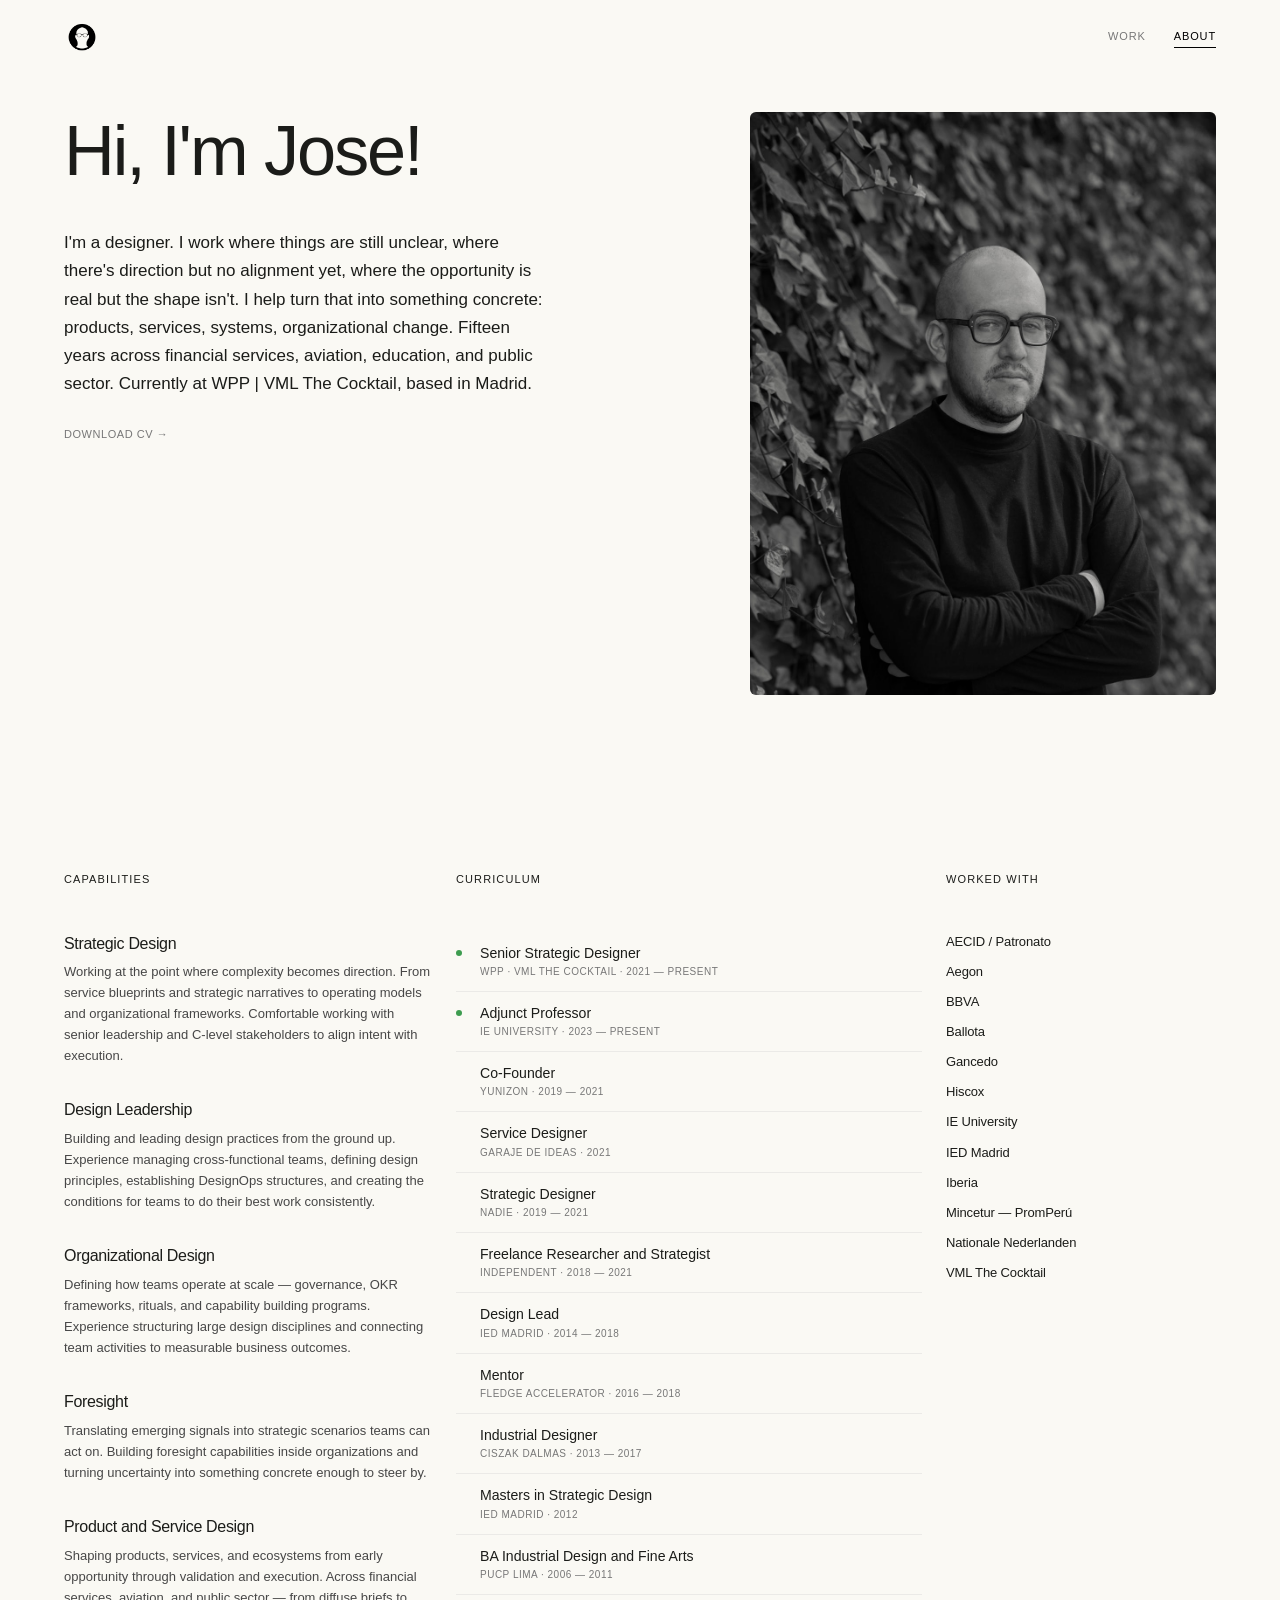
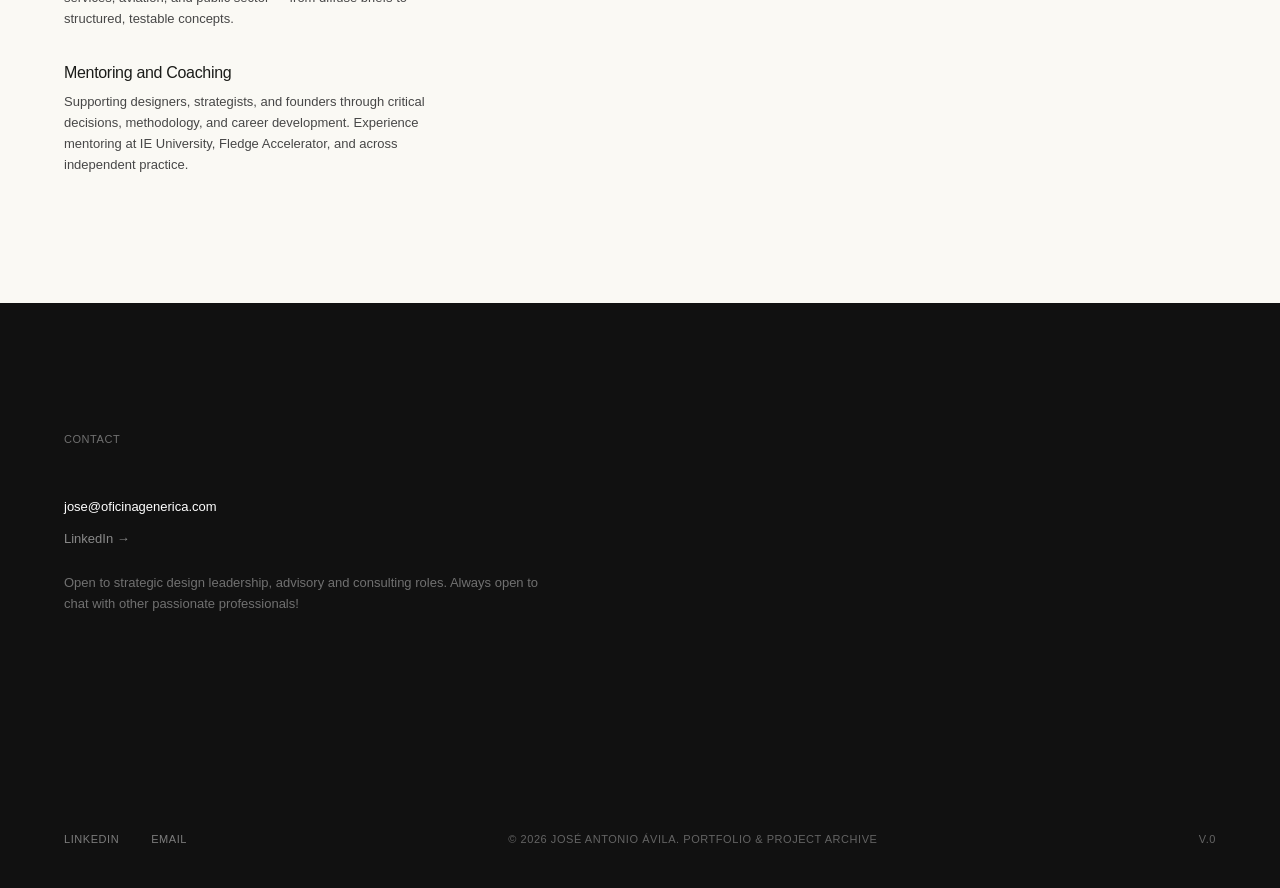
==== commit b7a44cc9: "Add files via upload" ====
--- a/about.html
+++ b/about.html
@@ -30,6 +30,7 @@
       <div class="about-hero-left">
         <h1>Hi, I'm Jose!</h1>
         <p class="about-bio-text">I'm a designer. I work where things are still unclear, where there's direction but no alignment yet, where the opportunity is real but the shape isn't. I help turn that into something concrete: products, services, systems, organizational change. Fifteen years across financial services, aviation, education, and public sector. Currently at WPP | VML The Cocktail, based in Madrid.</p>
+        <a href="CV_Jose Antonio Avila - EN-26.pdf" download class="about-cv-link">Download CV →</a>
       </div>
 
       <div class="about-hero-right">
@@ -105,6 +106,22 @@
           <span class="work-l2-main">
             <span class="work-l2-title">Co-Founder</span>
             <span class="work-l2-sub">Yunizon · 2019 — 2021</span>
+          </span>
+        </div>
+
+        <div class="work-l2-item">
+          <span class="work-l2-dot"></span>
+          <span class="work-l2-main">
+            <span class="work-l2-title">Service Designer</span>
+            <span class="work-l2-sub">Garaje de Ideas · 2021</span>
+          </span>
+        </div>
+
+        <div class="work-l2-item">
+          <span class="work-l2-dot"></span>
+          <span class="work-l2-main">
+            <span class="work-l2-title">Strategic Designer</span>
+            <span class="work-l2-sub">NADIE · 2019 — 2021</span>
           </span>
         </div>
 
--- a/style.css
+++ b/style.css
@@ -899,7 +899,22 @@
   line-height: 1.65;
   max-width: 480px;
   margin-bottom: 20px;
-  color: var(--text);
+}
+
+.about-cv-link {
+  display: inline-block;
+  font-size: 11px;
+  font-weight: 500;
+  letter-spacing: 0.05em;
+  text-transform: uppercase;
+  color: var(--muted);
+  text-decoration: none;
+  margin-top: 8px;
+  transition: color 0.2s ease;
+}
+
+.about-cv-link:hover {
+  color: var(--text-primary);
 }
 
 .about-portrait {
